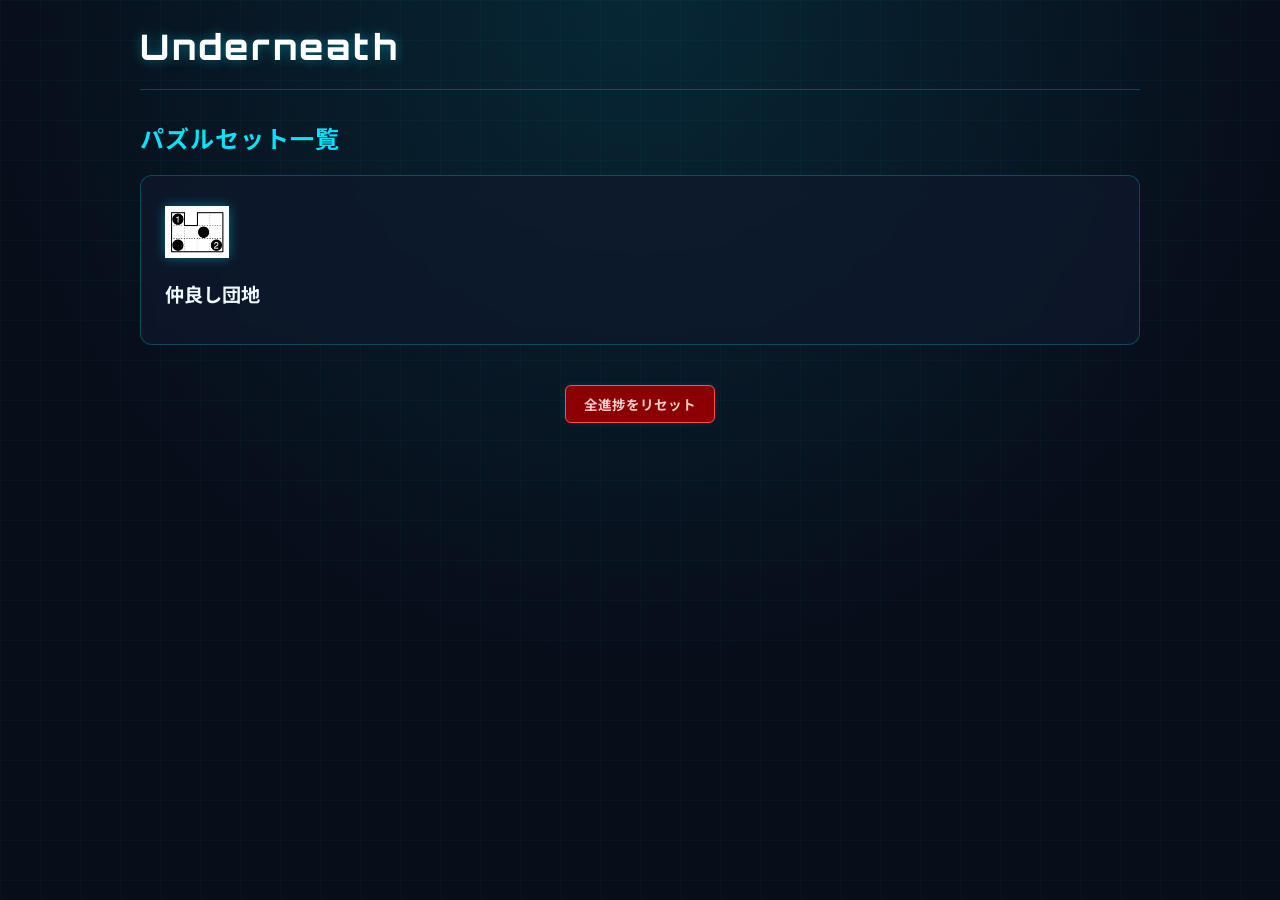
==== index.html @ 6259695e "Add files via upload" ====
<!DOCTYPE html>
<html lang="ja">
<head>
    <meta charset="UTF-8">
    <title>Underneath</title>
    <link rel="stylesheet" href="style.css">
</head>
<body>

    <!-- ヘッダー / デバッグ領域 -->
    <header>
        <h1>Underneath</h1>
    </header>

<!-- 1. ホーム画面 -->
<section id="view-home" class="view">
    <h2>パズルセット一覧</h2>
    <div id="set-list" class="set-grid"></div>

    <!-- ホーム画面下部に配置（警戒色ボタン） -->
    <div class="home-footer" style="margin-top: 40px; text-align: center;">
        <button onclick="resetProgress()" class="button-danger">全進捗をリセット</button>
    </div>
</section>

    <!-- 2. セットホーム画面 -->
    <section id="view-set" class="view hidden">
	<button onclick="backToHomeView()">← 全体ホームに戻る</button>
        <div id="set-header">
            <img id="set-icon" src="" alt="icon">
            <h2 id="set-title"></h2>
            <p id="set-description"></p>
            <div class="set-actions">
                <a id="link-pdf-download" href="#" download class="button">PDFをダウンロード</a>
            </div>
        </div>
        <hr>
        <h3>問題一覧</h3>
        <div id="puzzle-list" class="button-grid"></div>
    </section>

    <!-- 3. 問題プレイ画面 -->
<section id="view-puzzle" class="view hidden">
    <div class="puzzle-nav">
        <button onclick="backToSetView()">← セット画面に戻る</button>
        <span id="puzzle-title"></span>
        <div class="puzzle-nav-controls">
            <!-- 追加: 外部のPenpa-editorで開くボタン -->
            <a id="btn-external-penpa" href="#" target="_blank" rel="noopener noreferrer" class="button button-external">Penpa-editorで解く ↗</a>
            <button id="btn-prev-puzzle" onclick="navigatePuzzle(-1)">前の問題</button>
            <button id="btn-next-puzzle" onclick="navigatePuzzle(1)">次の問題</button>
        </div>
    </div>
    <!-- Penpa-editor埋め込み用 iframe -->
    <div class="iframe-container">
        <iframe id="penpa-frame" src="about:blank"></iframe>
    </div>
</section>

    <script src="app.js"></script>
</body>
</html>
---- style.css ----
@import url('https://fonts.googleapis.com/css2?family=Orbitron:wght@600;800&family=Noto+Sans+JP:wght@400;500;700&display=swap');

/* --- 全体変数定義 --- */
:root {
    --bg-color: #080d1a;            /* 深みのあるダークブルー背景 */
    --card-bg: rgba(15, 25, 45, 0.7);  /* すりガラス風カード背景 */
    --primary: #00e5ff;             /* 基調となるネオン水色 */
    --primary-glow: rgba(0, 229, 255, 0.4);
    --primary-dark: #0088aa;
    --cleared: #00ffaa;             /* クリア時のネオンエメラルド */
    --cleared-glow: rgba(0, 255, 170, 0.3);
    --text-main: #f0f8ff;           /* メイン文字色（ほぼ白） */
    --text-muted: #8ab4f8;          /* 薄い水色テキスト */
    --disabled-bg: rgba(255, 255, 255, 0.05);
    --disabled-text: #4a607a;
    --border-color: rgba(0, 229, 255, 0.25);
    --font-heading: 'Orbitron', 'Noto Sans JP', sans-serif;
    --font-body: 'Noto Sans JP', sans-serif;
}

/* --- 基本スタイル --- */
* {
    box-sizing: border-box;
    margin: 0;
    padding: 0;
}

body {
    font-family: var(--font-body);
    background-color: var(--bg-color);
    background-image: 
        radial-gradient(circle at 50% 0%, rgba(0, 229, 255, 0.12) 0%, transparent 60%),
        linear-gradient(rgba(0, 229, 255, 0.03) 1px, transparent 1px),
        linear-gradient(90deg, rgba(0, 229, 255, 0.03) 1px, transparent 1px);
    background-size: 100% 100%, 40px 40px, 40px 40px;
    color: var(--text-main);
    min-height: 100vh;
    padding: 24px;
    display: flex;
    flex-direction: column;
    align-items: center;
}

.hidden { display: none !important; }

/* --- コンテナ・レイアウト --- */
header, .view {
    width: 100%;
    max-width: 1000px;
}

header {
    display: flex;
    justify-content: space-between;
    align-items: center;
    padding-bottom: 20px;
    margin-bottom: 30px;
    border-bottom: 1px solid var(--border-color);
}

h1 {
    font-family: var(--font-heading);
    font-size: 2.2rem;
    font-weight: 800;
    letter-spacing: 3px;
    color: #fff;
    text-shadow: 0 0 12px var(--primary-glow);
}

h2 {
    font-size: 1.5rem;
    margin-bottom: 20px;
    color: var(--primary);
    letter-spacing: 1px;
}

h3 {
    font-size: 1.2rem;
    margin-bottom: 12px;
}

/* --- 各種ボタン共通 --- */
button, .button {
    font-family: var(--font-body);
    font-size: 1rem;
    font-weight: 700;
    padding: 12px 24px;
    border-radius: 6px;
    border: 1px solid var(--primary);
    background: rgba(0, 229, 255, 0.1);
    color: var(--primary);
    cursor: pointer;
    transition: all 0.25s cubic-bezier(0.4, 0, 0.2, 1);
    text-decoration: none;
    display: inline-flex;
    align-items: center;
    justify-content: center;
    backdrop-filter: blur(4px);
    box-shadow: 0 0 8px rgba(0, 229, 255, 0.1);
}

button:hover:not(:disabled), .button:hover {
    background: var(--primary);
    color: #000;
    box-shadow: 0 0 20px var(--primary-glow);
    transform: translateY(-2px);
}

button:active:not(:disabled) {
    transform: translateY(0);
}

button:disabled {
    border-color: rgba(255, 255, 255, 0.1);
    background: var(--disabled-bg);
    color: var(--disabled-text);
    cursor: not-allowed;
    box-shadow: none;
}

/* --- カード・グリッド (ホーム画面) --- */
.card-grid {
    display: grid;
    grid-template-columns: repeat(auto-fill, minmax(280px, 1fr));
    gap: 20px;
}

.set-card {
    background: var(--card-bg);
    border: 1px solid var(--border-color);
    border-radius: 12px;
    padding: 24px;
    cursor: pointer;
    backdrop-filter: blur(8px);
    transition: all 0.3s ease;
    display: flex;
    flex-direction: column;
    align-items: flex-start;
}

.set-card:hover {
    border-color: var(--primary);
    box-shadow: 0 0 20px var(--primary-glow);
    transform: translateY(-4px);
}

.set-card img {
    width: 64px;
    height: 64px;
    margin-bottom: 16px;
    object-fit: contain;
    filter: drop-shadow(0 0 6px var(--primary-glow));
}

.set-card.cleared {
    border-color: var(--cleared);
    background: rgba(0, 255, 170, 0.05);
}

.set-card.cleared:hover {
    box-shadow: 0 0 20px var(--cleared-glow);
}

.set-card.cleared h3 {
    color: var(--cleared);
}

.set-card p {
    color: var(--text-muted);
    font-size: 0.9rem;
    line-height: 1.5;
}

/* --- セット画面 --- */
#set-header {
    background: var(--card-bg);
    border: 1px solid var(--border-color);
    border-radius: 12px;
    padding: 28px;
    margin: 20px 0;
    backdrop-filter: blur(8px);
}

#set-header img {
    height: 150px;
    margin-bottom: 12px;
    object-fit: contain;
}

#set-description {
    color: var(--text-muted);
    line-height: 1.6;
    margin: 12px 0 24px 0;
}

.set-actions {
    display: flex;
    gap: 16px;
    flex-wrap: wrap;
}

/* --- 問題選択ボタン (押しやすい大きめサイズ) --- */
.button-grid {
    display: grid;
    grid-template-columns: repeat(auto-fill, minmax(72px, 1fr));
    gap: 14px;
    margin-top: 20px;
}

.puzzle-btn {
    width: 100%;
    height: 72px; /* タッチしやすい72pxスクエア */
    font-size: 1.2rem;
    font-family: var(--font-heading);
    font-weight: 600;
    padding: 0;
    border-radius: 10px;
    border: 1px solid var(--border-color);
    background: rgba(15, 25, 45, 0.8);
    color: var(--text-main);
}

.puzzle-btn.cleared {
    border-color: var(--cleared);
    background: rgba(0, 255, 170, 0.15);
    color: var(--cleared);
    box-shadow: inset 0 0 10px rgba(0, 255, 170, 0.2);
}

.puzzle-btn.cleared:hover {
    background: var(--cleared);
    color: #000;
    box-shadow: 0 0 18px var(--cleared-glow);
}

/* --- 問題プレイ画面 & iframe --- */
.puzzle-nav {
    display: flex;
    justify-content: space-between;
    align-items: center;
    margin-bottom: 16px;
    background: var(--card-bg);
    padding: 12px 20px;
    border-radius: 8px;
    border: 1px solid var(--border-color);
}

#puzzle-title {
    font-family: var(--font-heading);
    font-size: 1.2rem;
    color: var(--primary);
}

.iframe-container {
    width: 100%;
    height: 78vh;
    border-radius: 12px;
    overflow: hidden;
    border: 1px solid var(--border-color);
    box-shadow: 0 0 25px rgba(0, 229, 255, 0.15);
    background: #fff; /* Penpa描画用ベース */
}

iframe {
    width: 100%;
    height: 100%;
    border: none;
}

/* 問題ページのナビゲーションレイアウト調整 */
.puzzle-nav-controls {
    display: flex;
    gap: 10px;
    align-items: center;
}

/* 外部リンクボタン専用の控えめなスタイル */
.button-external {
    font-size: 0.9rem;
    padding: 8px 16px;
    background: rgba(0, 229, 255, 0.05);
    border-color: rgba(0, 229, 255, 0.4);
    color: var(--text-muted);
}

.button-external:hover {
    background: rgba(0, 229, 255, 0.2);
    color: var(--primary);
    box-shadow: 0 0 12px var(--primary-glow);
}

/* 警戒色（リセット用）ボタン */
.button-danger {
    background-color: #8b0000;
    color: #ffcccc;
    border: 1px solid #ff4d4d;
    padding: 8px 18px;
    border-radius: 6px;
    cursor: pointer;
    font-size: 0.85rem;
    transition: all 0.2s ease;
}

.button-danger:hover {
    background-color: #b30000;
    color: #ffffff;
    box-shadow: 0 0 10px rgba(255, 77, 77, 0.5);
}
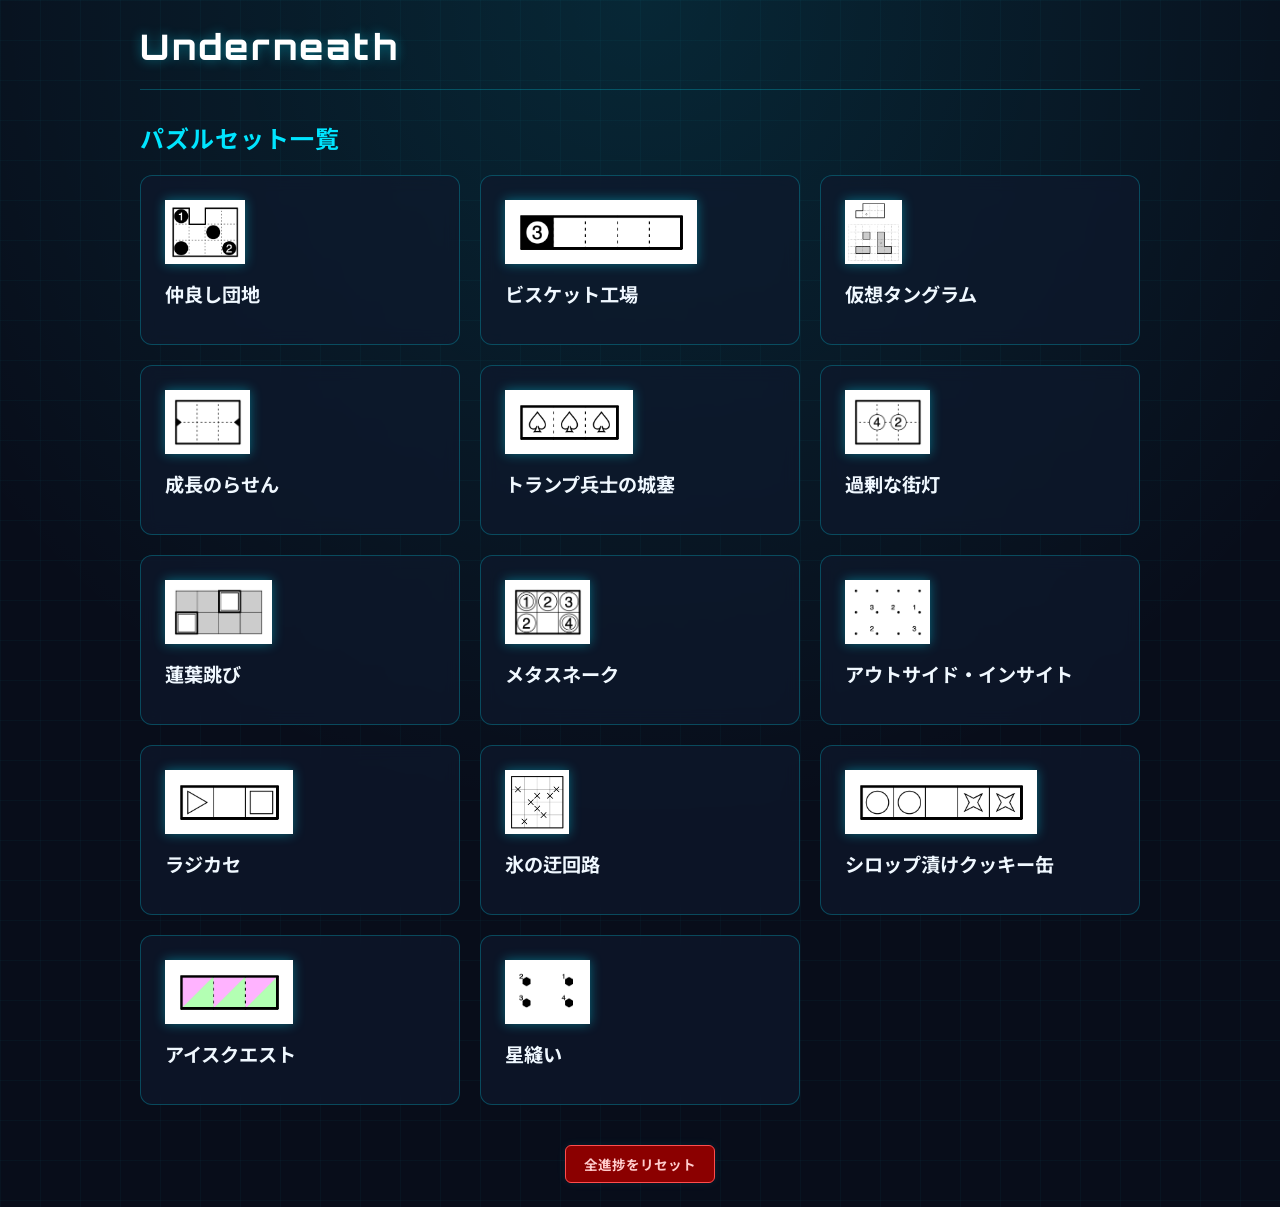
==== commit c2cc8964: "Add files via upload" ====
--- a/index.html
+++ b/index.html
@@ -23,15 +23,19 @@
     </div>
 </section>
 
-    <!-- 2. セットホーム画面 -->
+<!-- 2. セットホーム画面 -->
     <section id="view-set" class="view hidden">
-	<button onclick="backToHomeView()">← 全体ホームに戻る</button>
-        <div id="set-header">
-            <img id="set-icon" src="" alt="icon">
-            <h2 id="set-title"></h2>
-            <p id="set-description"></p>
-            <div class="set-actions">
-                <a id="link-pdf-download" href="#" download class="button">PDFをダウンロード</a>
+        <div class="set-header-container">
+            <button onclick="backToHomeView()" class="btn-back-home" aria-label="全体ホームに戻る">←</button>
+            <div id="set-header">
+                <div class="set-info">
+                    <h2 id="set-title"></h2>
+                    <p id="set-description"></p>
+                    <div class="set-actions">
+                        <a id="link-pdf-download" href="#" download class="button">PDFをダウンロード</a>
+                    </div>
+                </div>
+                <img id="set-icon" src="" alt="icon">
             </div>
         </div>
         <hr>
@@ -39,23 +43,22 @@
         <div id="puzzle-list" class="button-grid"></div>
     </section>
 
-    <!-- 3. 問題プレイ画面 -->
-<section id="view-puzzle" class="view hidden">
-    <div class="puzzle-nav">
-        <button onclick="backToSetView()">← セット画面に戻る</button>
-        <span id="puzzle-title"></span>
-        <div class="puzzle-nav-controls">
-            <!-- 追加: 外部のPenpa-editorで開くボタン -->
+<!-- 3. 問題プレイ画面 -->
+    <section id="view-puzzle" class="view hidden">
+        <div class="puzzle-nav">
+            <button onclick="backToSetView()">← セット画面に戻る</button>
+            <span id="puzzle-title"></span>
             <a id="btn-external-penpa" href="#" target="_blank" rel="noopener noreferrer" class="button button-external">Penpa-editorで解く ↗</a>
-            <button id="btn-prev-puzzle" onclick="navigatePuzzle(-1)">前の問題</button>
-            <button id="btn-next-puzzle" onclick="navigatePuzzle(1)">次の問題</button>
         </div>
-    </div>
-    <!-- Penpa-editor埋め込み用 iframe -->
-    <div class="iframe-container">
-        <iframe id="penpa-frame" src="about:blank"></iframe>
-    </div>
-</section>
+        
+        <div class="puzzle-main-container">
+            <button id="btn-prev-puzzle" onclick="navigatePuzzle(-1)" class="puzzle-side-btn">＜</button>
+            <div class="iframe-container">
+                <iframe id="penpa-frame" src="about:blank"></iframe>
+            </div>
+            <button id="btn-next-puzzle" onclick="navigatePuzzle(1)" class="puzzle-side-btn">＞</button>
+        </div>
+    </section>
 
     <script src="app.js"></script>
 </body>
--- a/style.css
+++ b/style.css
@@ -119,10 +119,17 @@
 }
 
 /* --- カード・グリッド (ホーム画面) --- */
-.card-grid {
+.set-grid {
     display: grid;
     grid-template-columns: repeat(auto-fill, minmax(280px, 1fr));
     gap: 20px;
+}
+
+/* 画面幅が768px以下の端末では折り返し表示 */
+@media (max-width: 768px) {
+    .set-grid {
+        grid-template-columns: repeat(auto-fill, minmax(220px, 1fr));
+    }
 }
 
 .set-card {
@@ -145,7 +152,6 @@
 }
 
 .set-card img {
-    width: 64px;
     height: 64px;
     margin-bottom: 16px;
     object-fit: contain;
@@ -172,25 +178,59 @@
 }
 
 /* --- セット画面 --- */
+.set-header-container {
+    display: flex;
+    gap: 16px;
+    margin: 20px 0;
+    align-items: stretch;
+}
+
+.btn-back-home {
+    height: 60px;
+    width: 60px;
+    font-size: 1.8rem;
+    padding: 0;
+    flex-shrink: 0;
+}
+
 #set-header {
+    flex: 1;
     background: var(--card-bg);
     border: 1px solid var(--border-color);
     border-radius: 12px;
     padding: 28px;
-    margin: 20px 0;
+    margin: 0;
     backdrop-filter: blur(8px);
+    display: flex;
+    justify-content: space-between;
+    align-items: center;
+    gap: 24px;
+}
+
+.set-info {
+    display: flex;
+    flex-direction: column;
+    align-items: flex-start;
 }
 
 #set-header img {
     height: 150px;
-    margin-bottom: 12px;
+    margin-bottom: 0;
     object-fit: contain;
+    flex-shrink: 0;
 }
 
 #set-description {
     color: var(--text-muted);
     line-height: 1.6;
     margin: 12px 0 24px 0;
+    white-space: pre-wrap; /* \n による改行を画面上に反映 */
+}
+
+/* セット全クリア時の文字色（金色） */
+#set-description.cleared {
+    color: #ffd700;
+    text-shadow: 0 0 10px rgba(255, 215, 0, 0.35);
 }
 
 .set-actions {
@@ -249,10 +289,26 @@
     font-family: var(--font-heading);
     font-size: 1.2rem;
     color: var(--primary);
+    flex: 1;
+    text-align: center;
+}
+
+.puzzle-main-container {
+    display: flex;
+    align-items: stretch;
+    gap: 16px;
+    width: 100%;
+}
+
+.puzzle-side-btn {
+    width: 72px;
+    font-size: 2rem;
+    padding: 0;
+    flex-shrink: 0;
 }
 
 .iframe-container {
-    width: 100%;
+    flex: 1;
     height: 78vh;
     border-radius: 12px;
     overflow: hidden;
@@ -265,13 +321,6 @@
     width: 100%;
     height: 100%;
     border: none;
-}
-
-/* 問題ページのナビゲーションレイアウト調整 */
-.puzzle-nav-controls {
-    display: flex;
-    gap: 10px;
-    align-items: center;
 }
 
 /* 外部リンクボタン専用の控えめなスタイル */
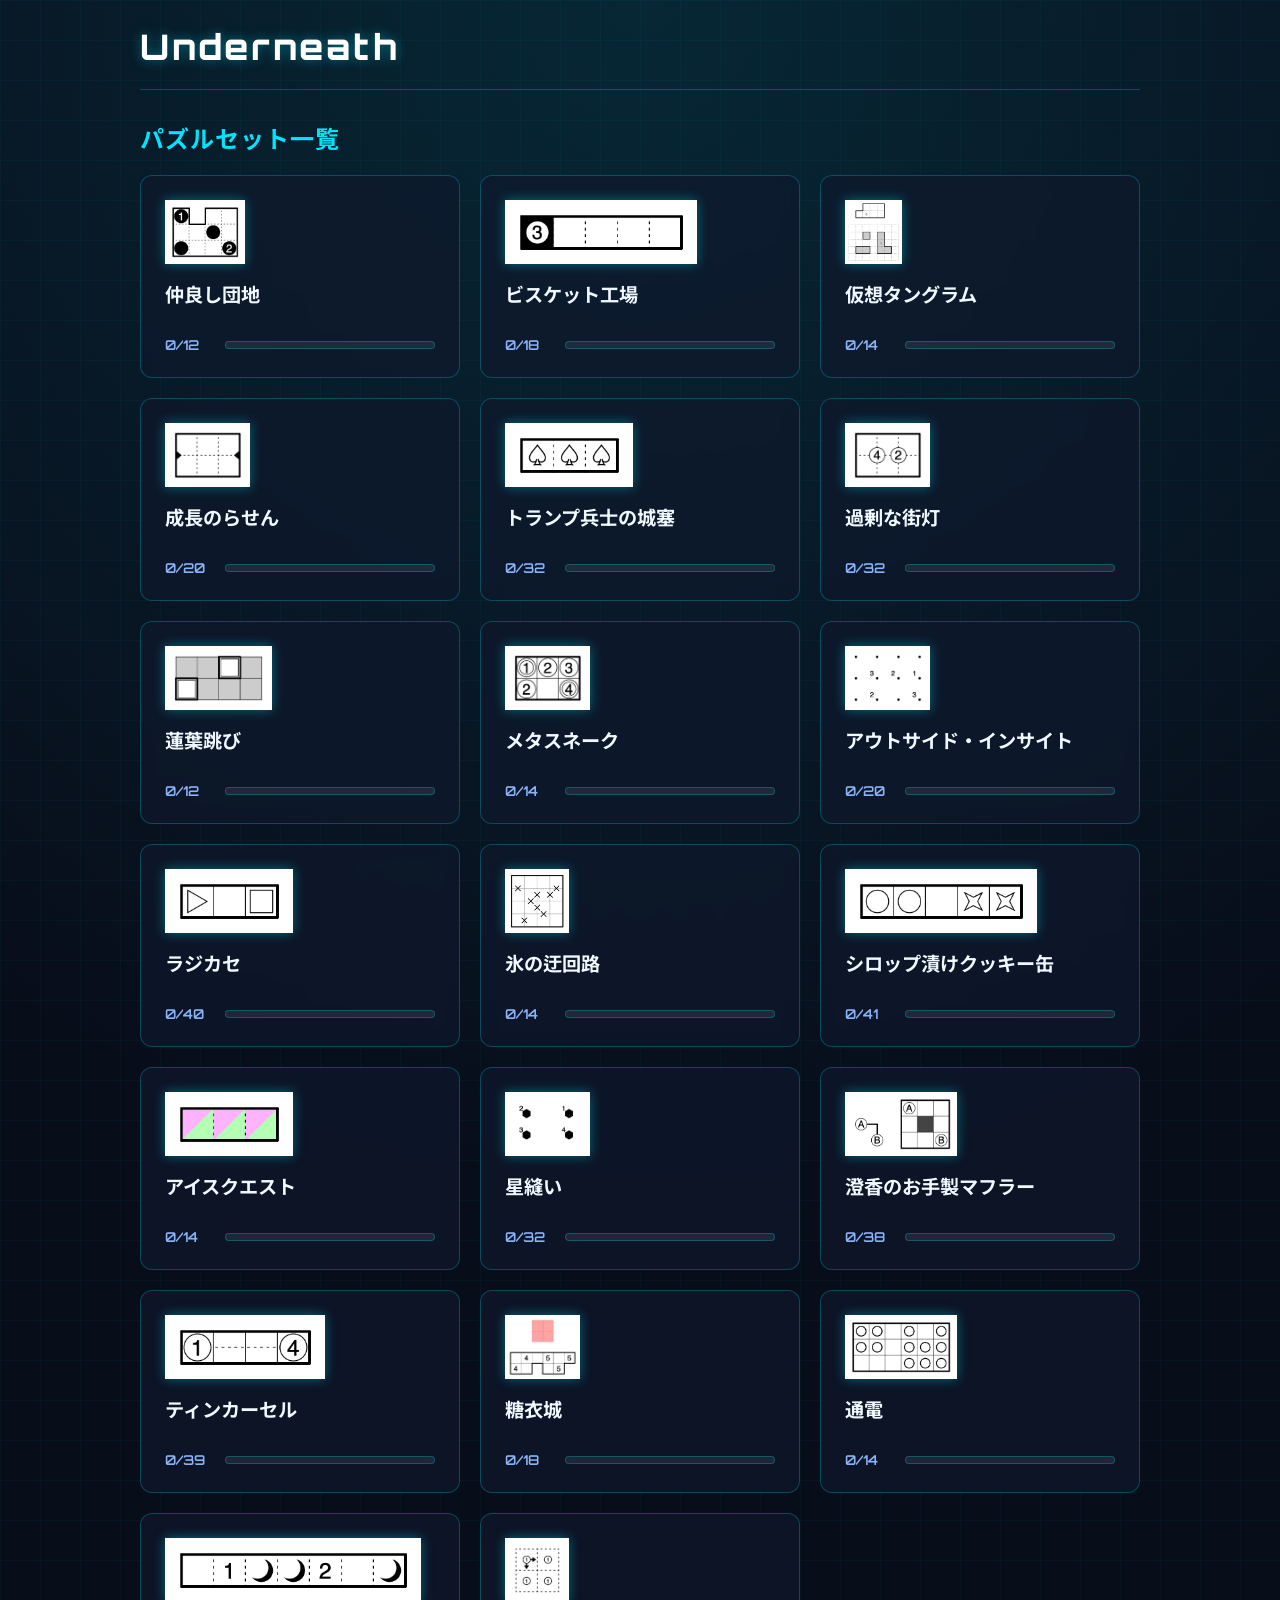
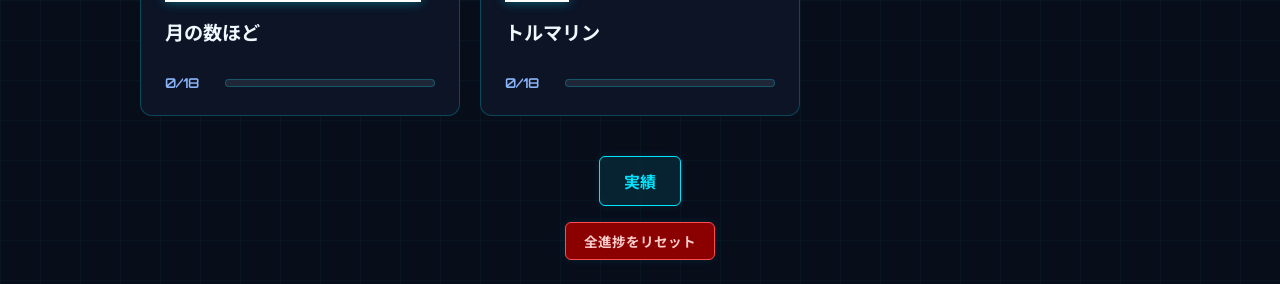
==== commit d08cafa1: "Add files via upload" ====
--- a/index.html
+++ b/index.html
@@ -6,6 +6,9 @@
     <link rel="stylesheet" href="style.css">
 </head>
 <body>
+
+    <!-- 実績獲得通知バナー表示エリア（画面右上） -->
+    <div id="achievement-toast-container"></div>
 
     <!-- ヘッダー / デバッグ領域 -->
     <header>
@@ -17,8 +20,9 @@
     <h2>パズルセット一覧</h2>
     <div id="set-list" class="set-grid"></div>
 
-    <!-- ホーム画面下部に配置（警戒色ボタン） -->
-    <div class="home-footer" style="margin-top: 40px; text-align: center;">
+    <!-- ホーム画面下部ボタンエリア -->
+    <div class="home-footer">
+        <button onclick="openAchievementsModal()" class="button">実績</button>
         <button onclick="resetProgress()" class="button-danger">全進捗をリセット</button>
     </div>
 </section>
@@ -60,6 +64,17 @@
         </div>
     </section>
 
+    <!-- 実績確認モーダル -->
+    <div id="modal-achievements" class="modal-overlay hidden" onclick="closeAchievementsModal(event)">
+        <div class="modal-content" onclick="event.stopPropagation()">
+            <div class="modal-header">
+                <h2>実績一覧</h2>
+                <button onclick="closeAchievementsModal()" class="btn-close">&times;</button>
+            </div>
+            <div id="achievement-list" class="achievement-grid"></div>
+        </div>
+    </div>
+
     <script src="app.js"></script>
 </body>
 </html>
--- a/style.css
+++ b/style.css
@@ -125,7 +125,6 @@
     gap: 20px;
 }
 
-/* 画面幅が768px以下の端末では折り返し表示 */
 @media (max-width: 768px) {
     .set-grid {
         grid-template-columns: repeat(auto-fill, minmax(220px, 1fr));
@@ -175,6 +174,63 @@
     color: var(--text-muted);
     font-size: 0.9rem;
     line-height: 1.5;
+    flex-grow: 1;
+}
+
+/* --- 進捗ゲージ（ホーム画面セットカード内） --- */
+.progress-container {
+    display: flex;
+    align-items: center;
+    gap: 12px;
+    width: 100%;
+    margin-top: 16px;
+}
+
+.progress-text {
+    font-family: var(--font-heading);
+    font-size: 0.85rem;
+    font-weight: 600;
+    color: var(--text-muted);
+    white-space: nowrap;
+    min-width: 48px;
+}
+
+.set-card.cleared .progress-text {
+    color: var(--cleared);
+}
+
+.progress-bar-bg {
+    flex: 1;
+    height: 8px;
+    background: rgba(255, 255, 255, 0.08);
+    border: 1px solid var(--border-color);
+    border-radius: 4px;
+    overflow: hidden;
+}
+
+.progress-bar-fill {
+    height: 100%;
+    background: var(--primary);
+    box-shadow: 0 0 8px var(--primary-glow);
+    transition: width 0.3s ease;
+    border-radius: 3px;
+}
+
+.set-card.cleared .progress-bar-bg {
+    border-color: rgba(0, 255, 170, 0.4);
+}
+
+.set-card.cleared .progress-bar-fill {
+    background: var(--cleared);
+    box-shadow: 0 0 8px var(--cleared-glow);
+}
+
+.home-footer {
+    margin-top: 40px;
+    display: flex;
+    flex-direction: column;
+    align-items: center;
+    gap: 16px;
 }
 
 /* --- セット画面 --- */
@@ -224,10 +280,9 @@
     color: var(--text-muted);
     line-height: 1.6;
     margin: 12px 0 24px 0;
-    white-space: pre-wrap; /* \n による改行を画面上に反映 */
-}
-
-/* セット全クリア時の文字色（金色） */
+    white-space: pre-wrap;
+}
+
 #set-description.cleared {
     color: #ffd700;
     text-shadow: 0 0 10px rgba(255, 215, 0, 0.35);
@@ -239,7 +294,7 @@
     flex-wrap: wrap;
 }
 
-/* --- 問題選択ボタン (押しやすい大きめサイズ) --- */
+/* --- 問題選択ボタン --- */
 .button-grid {
     display: grid;
     grid-template-columns: repeat(auto-fill, minmax(72px, 1fr));
@@ -249,7 +304,7 @@
 
 .puzzle-btn {
     width: 100%;
-    height: 72px; /* タッチしやすい72pxスクエア */
+    height: 72px;
     font-size: 1.2rem;
     font-family: var(--font-heading);
     font-weight: 600;
@@ -314,7 +369,7 @@
     overflow: hidden;
     border: 1px solid var(--border-color);
     box-shadow: 0 0 25px rgba(0, 229, 255, 0.15);
-    background: #fff; /* Penpa描画用ベース */
+    background: #fff;
 }
 
 iframe {
@@ -323,7 +378,6 @@
     border: none;
 }
 
-/* 外部リンクボタン専用の控えめなスタイル */
 .button-external {
     font-size: 0.9rem;
     padding: 8px 16px;
@@ -338,7 +392,6 @@
     box-shadow: 0 0 12px var(--primary-glow);
 }
 
-/* 警戒色（リセット用）ボタン */
 .button-danger {
     background-color: #8b0000;
     color: #ffcccc;
@@ -354,4 +407,159 @@
     background-color: #b30000;
     color: #ffffff;
     box-shadow: 0 0 10px rgba(255, 77, 77, 0.5);
+}
+
+/* --- 実績獲得通知バナー (画面右上) --- */
+#achievement-toast-container {
+    position: fixed;
+    top: 20px;
+    right: 20px;
+    z-index: 10000;
+    display: flex;
+    flex-direction: column;
+    gap: 12px;
+    pointer-events: none;
+}
+
+.achievement-toast {
+    background: rgba(15, 25, 45, 0.95);
+    border: 1px solid var(--cleared);
+    border-left: 5px solid var(--cleared);
+    border-radius: 8px;
+    padding: 14px 20px;
+    box-shadow: 0 0 20px var(--cleared-glow), 0 4px 12px rgba(0, 0, 0, 0.5);
+    backdrop-filter: blur(10px);
+    min-width: 280px;
+    animation: toastSlideIn 0.4s cubic-bezier(0.175, 0.885, 0.32, 1.275) forwards, toastFadeOut 0.5s ease 4.5s forwards;
+}
+
+.toast-header {
+    font-size: 0.8rem;
+    color: var(--cleared);
+    font-weight: 700;
+    margin-bottom: 4px;
+    letter-spacing: 1px;
+}
+
+.toast-title {
+    font-size: 1.1rem;
+    font-weight: 700;
+    color: var(--text-main);
+}
+
+@keyframes toastSlideIn {
+    from {
+        transform: translateX(120%);
+        opacity: 0;
+    }
+    to {
+        transform: translateX(0);
+        opacity: 1;
+    }
+}
+
+@keyframes toastFadeOut {
+    from {
+        transform: translateX(0);
+        opacity: 1;
+    }
+    to {
+        transform: translateX(30px);
+        opacity: 0;
+    }
+}
+
+/* --- 実績確認モーダル --- */
+.modal-overlay {
+    position: fixed;
+    top: 0;
+    left: 0;
+    width: 100vw;
+    height: 100vh;
+    background: rgba(4, 7, 15, 0.85);
+    backdrop-filter: blur(8px);
+    z-index: 9000;
+    display: flex;
+    justify-content: center;
+    align-items: center;
+    padding: 20px;
+}
+
+.modal-content {
+    background: var(--card-bg);
+    border: 1px solid var(--border-color);
+    border-radius: 12px;
+    width: 100%;
+    max-width: 600px;
+    max-height: 80vh;
+    display: flex;
+    flex-direction: column;
+    padding: 24px;
+    box-shadow: 0 0 30px rgba(0, 229, 255, 0.2);
+}
+
+.modal-header {
+    display: flex;
+    justify-content: space-between;
+    align-items: center;
+    margin-bottom: 20px;
+    padding-bottom: 12px;
+    border-bottom: 1px solid var(--border-color);
+}
+
+.modal-header h2 {
+    margin-bottom: 0;
+}
+
+.btn-close {
+    background: none;
+    border: none;
+    font-size: 2rem;
+    color: var(--text-muted);
+    cursor: pointer;
+    padding: 0 8px;
+    line-height: 1;
+    box-shadow: none;
+}
+
+.btn-close:hover {
+    color: var(--primary);
+    background: none;
+    box-shadow: none;
+    transform: none;
+}
+
+.achievement-grid {
+    overflow-y: auto;
+    display: flex;
+    flex-direction: column;
+    gap: 12px;
+    padding-right: 4px;
+}
+
+.achievement-card {
+    background: rgba(0, 255, 170, 0.05);
+    border: 1px solid var(--cleared);
+    border-radius: 8px;
+    padding: 16px;
+    display: flex;
+    flex-direction: column;
+    gap: 6px;
+}
+
+.achievement-card-title {
+    font-size: 1.1rem;
+    font-weight: 700;
+    color: var(--cleared);
+}
+
+.achievement-card-desc {
+    font-size: 0.9rem;
+    color: var(--text-muted);
+}
+
+.empty-achievements {
+    text-align: center;
+    color: var(--text-muted);
+    padding: 30px 0;
 }
